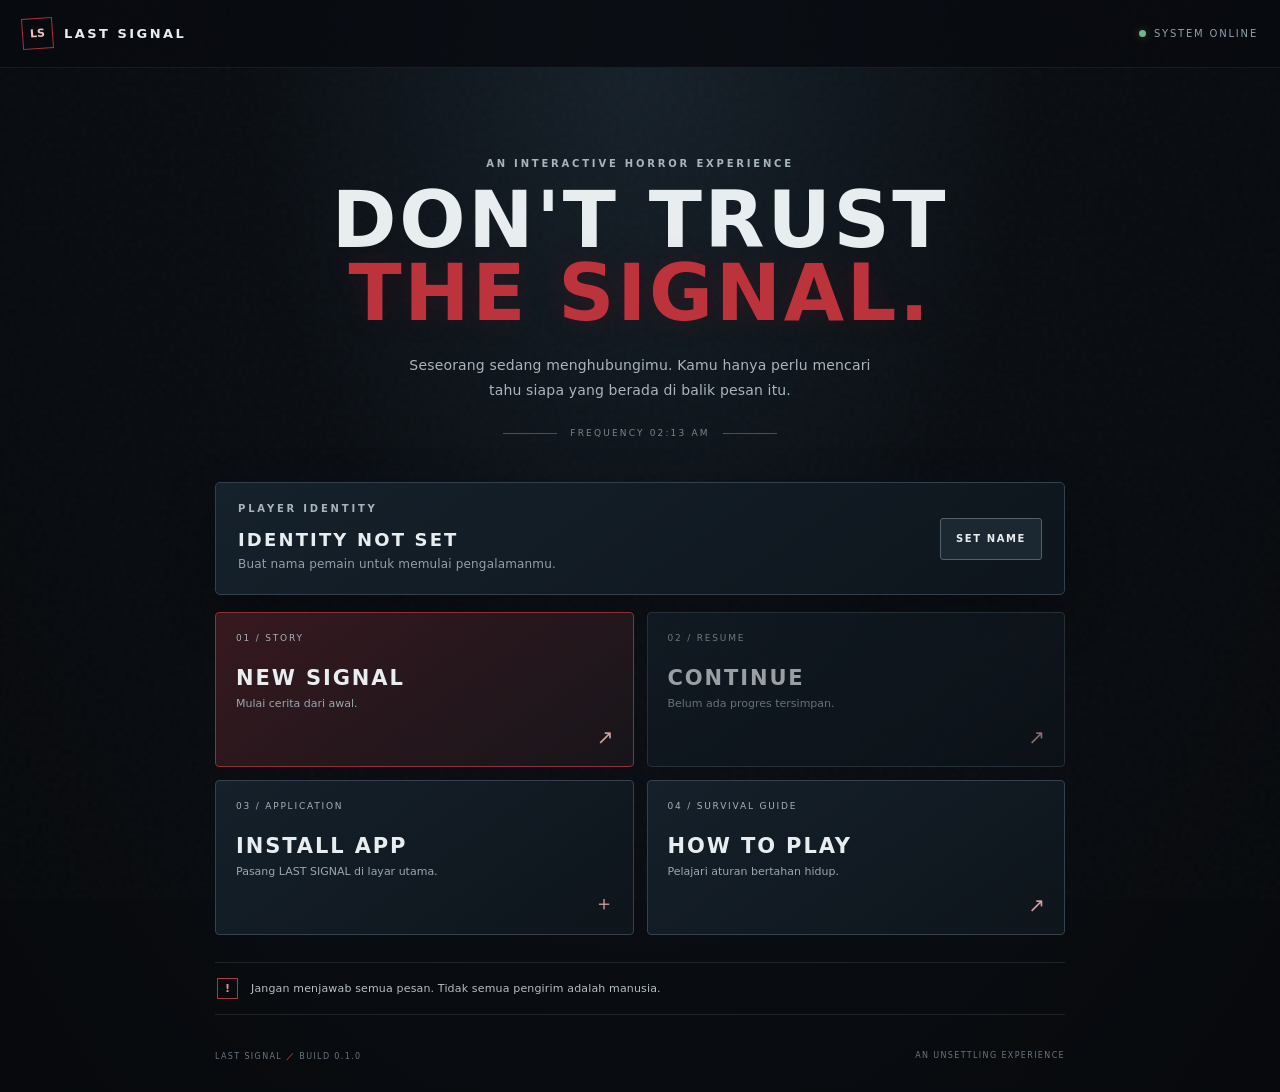
==== index.html @ 9201b002 "Add files via upload" ====
<!doctype html>
<html lang="id">
<head>
  <meta charset="utf-8">
  <meta name="viewport" content="width=device-width, initial-scale=1, viewport-fit=cover">
  <meta name="theme-color" content="#080b0f">
  <meta name="description" content="LAST SIGNAL — an interactive psychological horror experience.">
  <meta name="apple-mobile-web-app-capable" content="yes">
  <meta name="apple-mobile-web-app-status-bar-style" content="black-translucent">
  <meta name="apple-mobile-web-app-title" content="LAST SIGNAL">
  <link rel="manifest" href="./manifest.webmanifest">
  <link rel="apple-touch-icon" href="./assets/icons/icon-192.png">
  <link rel="icon" href="./assets/icons/icon.svg" type="image/svg+xml">
  <link rel="stylesheet" href="./styles.css">
  <title>LAST SIGNAL</title>
</head>
<body>
  <div class="noise" aria-hidden="true"></div>
  <header class="topbar">
    <a class="brand" href="./" aria-label="LAST SIGNAL home">
      <span class="brand-mark">LS</span><span>LAST SIGNAL</span>
    </a>
    <div class="top-status"><span class="status-dot"></span><span id="connectionLabel">CONNECTING</span></div>
  </header>

  <main class="shell">
    <section class="hero">
      <p class="eyebrow">AN INTERACTIVE HORROR EXPERIENCE</p>
      <h1>DON'T TRUST<br><span>THE SIGNAL.</span></h1>
      <p class="hero-copy">Seseorang sedang menghubungimu. Kamu hanya perlu mencari tahu siapa yang berada di balik pesan itu.</p>
      <div class="hero-rule"><span></span><small>FREQUENCY 02:13 AM</small><span></span></div>
    </section>

    <section class="identity panel" id="identityPanel">
      <div>
        <p class="eyebrow">PLAYER IDENTITY</p>
        <h2 id="welcomeName">IDENTITY NOT SET</h2>
        <p class="muted" id="identityHint">Buat nama pemain untuk memulai pengalamanmu.</p>
      </div>
      <button class="button button-quiet" id="editIdentityBtn" type="button">SET NAME</button>
    </section>

    <section class="menu-grid" aria-label="Main menu">
      <button class="menu-card primary-card" id="newGameBtn" type="button">
        <span class="card-index">01 / STORY</span>
        <span class="card-title">NEW SIGNAL</span>
        <span class="card-copy">Mulai cerita dari awal.</span>
        <span class="card-arrow">↗</span>
      </button>
      <button class="menu-card" id="continueBtn" type="button">
        <span class="card-index">02 / RESUME</span>
        <span class="card-title">CONTINUE</span>
        <span class="card-copy" id="continueCopy">Belum ada progres tersimpan.</span>
        <span class="card-arrow">↗</span>
      </button>
      <button class="menu-card" id="installBtn" type="button">
        <span class="card-index">03 / APPLICATION</span>
        <span class="card-title">INSTALL APP</span>
        <span class="card-copy">Pasang LAST SIGNAL di layar utama.</span>
        <span class="card-arrow">＋</span>
      </button>
      <button class="menu-card" id="howToBtn" type="button">
        <span class="card-index">04 / SURVIVAL GUIDE</span>
        <span class="card-title">HOW TO PLAY</span>
        <span class="card-copy">Pelajari aturan bertahan hidup.</span>
        <span class="card-arrow">↗</span>
      </button>
    </section>

    <section class="warning-strip">
      <span class="warning-icon">!</span>
      <p>Jangan menjawab semua pesan. Tidak semua pengirim adalah manusia.</p>
    </section>

    <footer class="footer">
      <span>LAST SIGNAL <b>／</b> BUILD 0.1.0</span>
      <span>AN UNSETTLING EXPERIENCE</span>
    </footer>
  </main>

  <div class="modal-backdrop" id="modalBackdrop" hidden>
    <section class="modal panel" role="dialog" aria-modal="true" aria-labelledby="modalTitle">
      <button class="modal-close" id="modalClose" type="button" aria-label="Tutup">×</button>
      <p class="eyebrow" id="modalEyebrow">LAST SIGNAL</p>
      <h2 id="modalTitle">TITLE</h2>
      <div id="modalBody"></div>
      <div class="modal-actions" id="modalActions"></div>
    </section>
  </div>
  <script src="./app.js" defer></script>
</body>
</html>
---- styles.css ----
:root{color-scheme:dark;--bg:#080b0f;--panel:#101820;--panel2:#141f29;--line:#29343d;--text:#e8edf0;--muted:#91a0aa;--red:#a51f2b;--red2:#d13a43;--gold:#d6b47b}
*{box-sizing:border-box}
html{min-height:100%;background:var(--bg)}
body{margin:0;min-height:100vh;background:radial-gradient(ellipse at 50% 5%,#17212a 0%,#0a0e13 43%,#07090c 100%);color:var(--text);font-family:ui-sans-serif,system-ui,-apple-system,BlinkMacSystemFont,"Segoe UI",sans-serif;letter-spacing:.01em}
button{font:inherit}
.noise{position:fixed;inset:0;pointer-events:none;opacity:.055;background-image:url("data:image/svg+xml,%3Csvg viewBox='0 0 180 180' xmlns='http://www.w3.org/2000/svg'%3E%3Cfilter id='n'%3E%3CfeTurbulence type='fractalNoise' baseFrequency='.9' numOctaves='3' stitchTiles='stitch'/%3E%3C/filter%3E%3Crect width='100%25' height='100%25' filter='url(%23n)' opacity='.45'/%3E%3C/svg%3E")}
.topbar{height:68px;padding:0 max(22px,env(safe-area-inset-right)) 0 max(22px,env(safe-area-inset-left));display:flex;align-items:center;justify-content:space-between;border-bottom:1px solid #ffffff12;background:#080b0fcc;position:relative;z-index:1}
.brand{display:flex;align-items:center;gap:11px;color:var(--text);text-decoration:none;font-size:13px;font-weight:800;letter-spacing:.19em}
.brand-mark{width:31px;height:31px;border:1px solid #a8323a;color:#f0c4c4;display:grid;place-items:center;font-size:11px;letter-spacing:0;transform:rotate(-4deg)}
.top-status{display:flex;align-items:center;gap:8px;font-size:10px;letter-spacing:.18em;color:var(--muted)}
.status-dot{width:7px;height:7px;border-radius:50%;background:#c28b56;box-shadow:0 0 10px #c28b5670}
.shell{width:min(100% - 40px,850px);margin:0 auto;padding:clamp(48px,10vh,105px) 0 30px;position:relative}
.hero{text-align:center;max-width:650px;margin:0 auto 44px}
.eyebrow{font-size:10px;letter-spacing:.28em;color:#a8b4bd;font-weight:700;margin:0 0 15px}
h1{font-size:clamp(42px,10vw,78px);line-height:.94;letter-spacing:.035em;margin:0;font-weight:900}
h1 span{color:#bd333c;text-shadow:0 0 28px #8d182333}
.hero-copy{max-width:490px;margin:22px auto 25px;color:#aab5bd;line-height:1.8;font-size:14px}
.hero-rule{display:flex;align-items:center;gap:13px;justify-content:center;color:#78858e}
.hero-rule span{height:1px;width:54px;background:#45515b}
.hero-rule small{font-size:9px;letter-spacing:.24em}
.panel{background:linear-gradient(145deg,#15212b,#0e151c);border:1px solid #34414c;border-radius:5px;box-shadow:0 18px 50px #0005}
.identity{padding:20px 22px;display:flex;align-items:center;justify-content:space-between;gap:15px;margin-bottom:17px}
.identity h2{font-size:18px;letter-spacing:.12em;margin:0 0 5px}
.muted{color:var(--muted);font-size:12px;margin:0;line-height:1.6}
.button{border:1px solid #53616d;padding:11px 15px;color:var(--text);background:#1b2731;border-radius:3px;font-size:10px;font-weight:800;letter-spacing:.16em;min-height:42px}
.button:active,.menu-card:active{transform:translateY(1px)}
.menu-grid{display:grid;grid-template-columns:repeat(2,minmax(0,1fr));gap:13px}
.menu-card{position:relative;text-align:left;min-height:155px;padding:20px;border:1px solid #35424d;background:linear-gradient(145deg,#15202a,#0e151b);color:var(--text);border-radius:4px;display:flex;flex-direction:column;align-items:flex-start;cursor:pointer;transition:border-color .2s,background .2s}
.menu-card:hover{border-color:#a83a42;background:linear-gradient(145deg,#1b252e,#11171d)}
.primary-card{border-color:#8e3038;background:linear-gradient(145deg,#36191f,#17151a)}
.card-index{font-size:9px;letter-spacing:.2em;color:#a7b1b9;margin-bottom:23px}
.card-title{font-size:clamp(16px,3vw,21px);font-weight:900;letter-spacing:.09em}
.card-copy{font-size:11px;color:#9aa7b0;margin-top:7px}
.card-arrow{position:absolute;right:19px;bottom:17px;color:#d7a0a1;font-size:20px}
.warning-strip{display:flex;align-items:center;gap:13px;border-top:1px solid #ffffff19;border-bottom:1px solid #ffffff19;margin-top:27px;padding:15px 2px;color:#b7c0c6;font-size:11px;line-height:1.6}
.warning-strip p{margin:0}
.warning-icon{width:21px;height:21px;display:grid;place-items:center;border:1px solid #a43a42;color:#e58d91;font-weight:900;flex:0 0 auto}
.footer{display:flex;justify-content:space-between;gap:12px;margin-top:36px;color:#687680;font-size:8px;letter-spacing:.17em}
.footer b{color:#a53b43}
.modal-backdrop{position:fixed;inset:0;background:#020406d9;z-index:5;display:grid;place-items:center;padding:18px}
.modal-backdrop[hidden]{display:none}
.modal{width:min(100%,510px);padding:28px 23px 22px;position:relative;max-height:min(85vh,760px);overflow:auto}
.modal h2{font-size:24px;letter-spacing:.08em;margin:0 30px 18px 0}
.modal-close{position:absolute;right:14px;top:10px;border:0;background:none;color:#b9c4ca;font-size:28px;cursor:pointer}
.modal p,.modal li{color:#b2bdc4;font-size:13px;line-height:1.75}
.modal input{width:100%;min-height:48px;background:#080e13;border:1px solid #4a5862;border-radius:3px;padding:0 13px;color:white;font-size:16px;margin:8px 0 13px}
.modal-actions{display:flex;gap:10px;flex-wrap:wrap;margin-top:20px}
.modal-actions .button{flex:1}
.button-red{background:#8f202b;border-color:#bd3a44}
.chat-log{display:flex;flex-direction:column;gap:10px;margin:15px 0;max-height:42vh;overflow:auto}
.bubble{padding:11px 13px;border:1px solid #36434c;background:#101a22;border-radius:4px;max-width:88%;font-size:13px;line-height:1.6}
.bubble.incoming{align-self:flex-start}
.bubble.outgoing{align-self:flex-end;background:#2a171c;border-color:#713039}
.chat-form{display:flex;gap:8px}
.chat-form input{min-width:0;margin:0}
.chat-form button{flex:0 0 auto}
.choice-row{display:flex;gap:8px;flex-wrap:wrap}
@media(max-width:560px){.shell{width:min(100% - 30px,850px);padding-top:58px}.identity{align-items:flex-start;flex-direction:column}.menu-grid{grid-template-columns:1fr}.menu-card{min-height:135px}.card-index{margin-bottom:17px}.footer{flex-direction:column}.hero-copy{font-size:13px}.topbar{height:58px}}
@media(prefers-reduced-motion:reduce){*,*::before,*::after{scroll-behavior:auto!important;transition:none!important}}
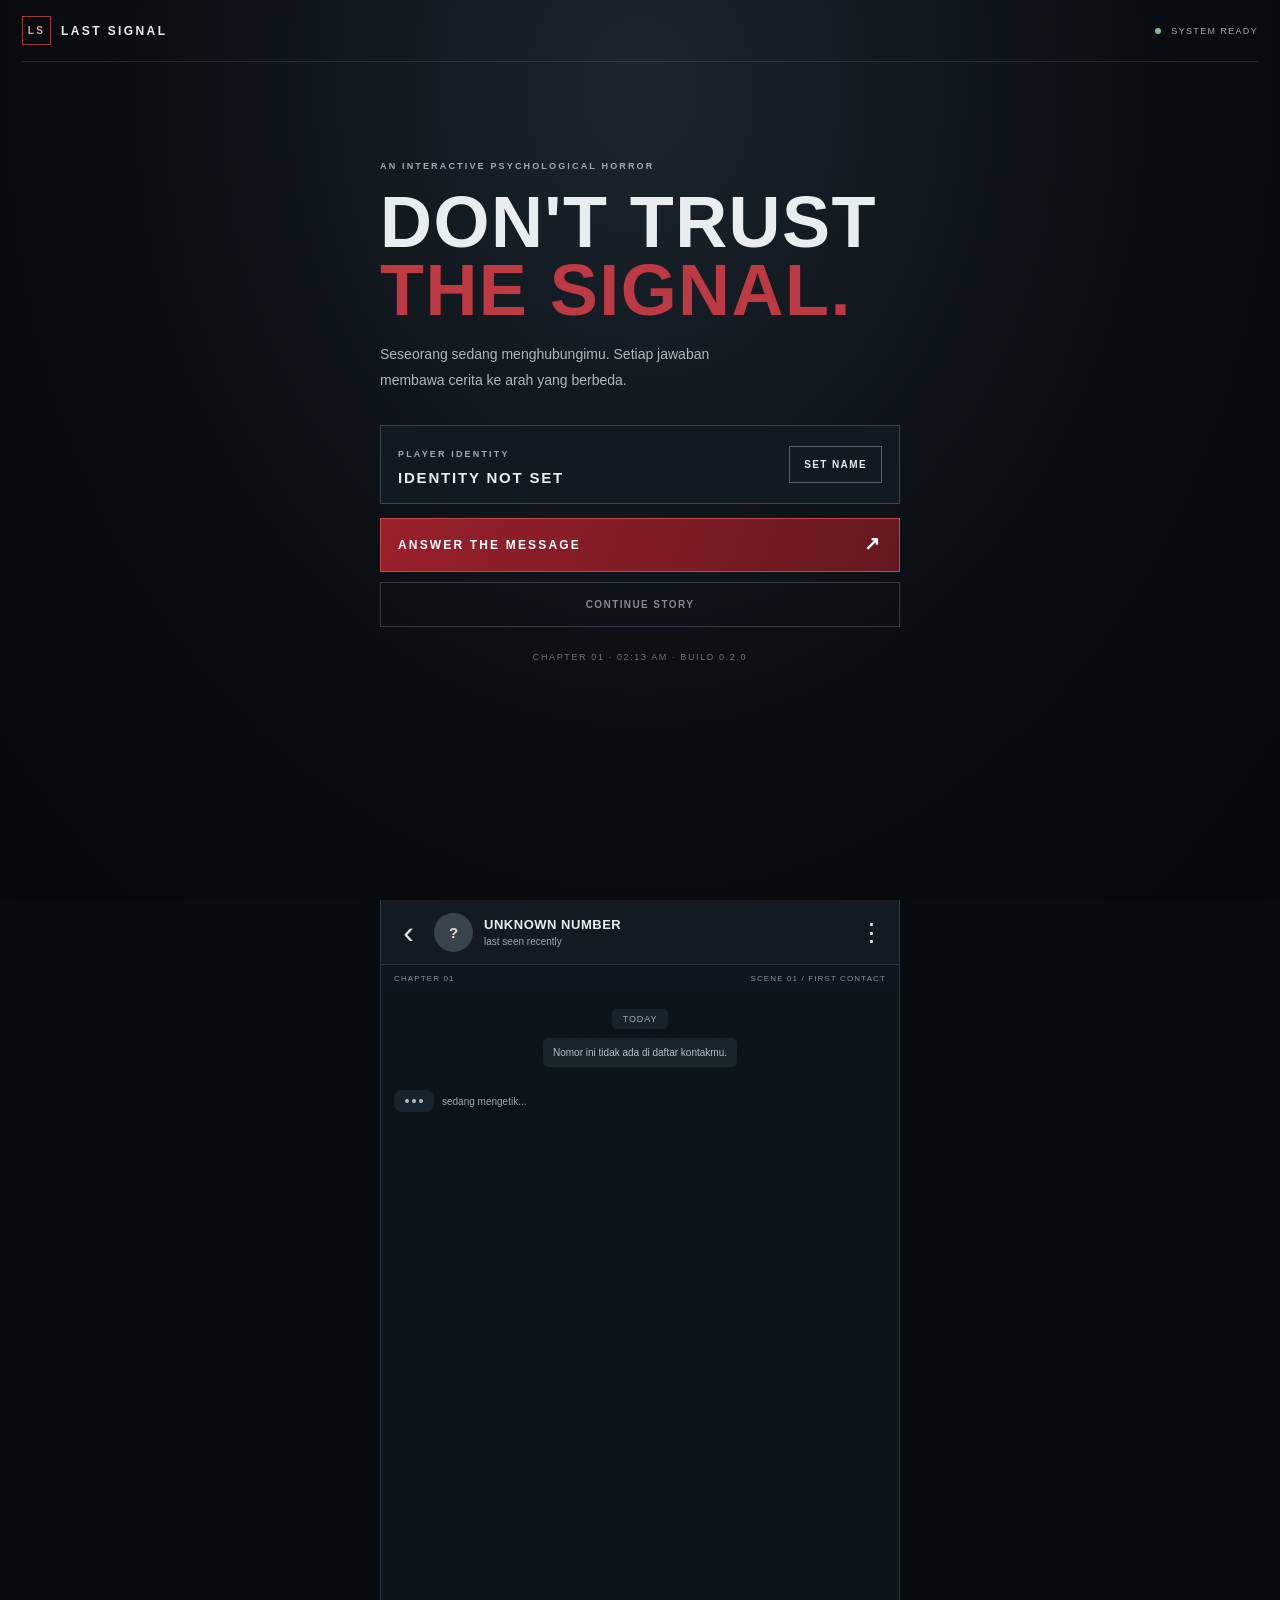
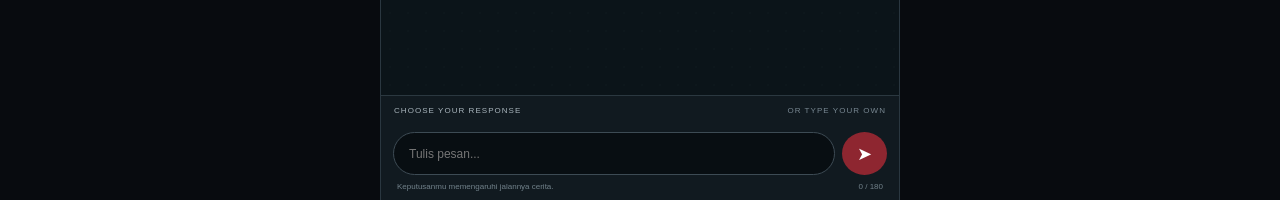
==== commit 34fa3aa2: "Add files via upload" ====
--- a/index.html
+++ b/index.html
@@ -4,87 +4,66 @@
   <meta charset="utf-8">
   <meta name="viewport" content="width=device-width, initial-scale=1, viewport-fit=cover">
   <meta name="theme-color" content="#080b0f">
-  <meta name="description" content="LAST SIGNAL — an interactive psychological horror experience.">
+  <meta name="description" content="LAST SIGNAL — narrative-driven psychological horror.">
   <meta name="apple-mobile-web-app-capable" content="yes">
   <meta name="apple-mobile-web-app-status-bar-style" content="black-translucent">
   <meta name="apple-mobile-web-app-title" content="LAST SIGNAL">
   <link rel="manifest" href="./manifest.webmanifest">
   <link rel="apple-touch-icon" href="./assets/icons/icon-192.png">
-  <link rel="icon" href="./assets/icons/icon.svg" type="image/svg+xml">
   <link rel="stylesheet" href="./styles.css">
   <title>LAST SIGNAL</title>
 </head>
 <body>
-  <div class="noise" aria-hidden="true"></div>
-  <header class="topbar">
-    <a class="brand" href="./" aria-label="LAST SIGNAL home">
-      <span class="brand-mark">LS</span><span>LAST SIGNAL</span>
-    </a>
-    <div class="top-status"><span class="status-dot"></span><span id="connectionLabel">CONNECTING</span></div>
-  </header>
-
-  <main class="shell">
-    <section class="hero">
-      <p class="eyebrow">AN INTERACTIVE HORROR EXPERIENCE</p>
-      <h1>DON'T TRUST<br><span>THE SIGNAL.</span></h1>
-      <p class="hero-copy">Seseorang sedang menghubungimu. Kamu hanya perlu mencari tahu siapa yang berada di balik pesan itu.</p>
-      <div class="hero-rule"><span></span><small>FREQUENCY 02:13 AM</small><span></span></div>
+  <main id="app">
+    <section id="homeScreen" class="screen home-screen">
+      <header class="home-top"><div class="brand"><span class="brand-mark">LS</span> LAST SIGNAL</div><span class="online-indicator"><i></i> SYSTEM READY</span></header>
+      <div class="home-content">
+        <p class="eyebrow">AN INTERACTIVE PSYCHOLOGICAL HORROR</p>
+        <h1>DON'T TRUST<br><em>THE SIGNAL.</em></h1>
+        <p class="intro">Seseorang sedang menghubungimu. Setiap jawaban membawa cerita ke arah yang berbeda.</p>
+        <div class="identity-card">
+          <div><span class="eyebrow">PLAYER IDENTITY</span><strong id="homePlayerName">IDENTITY NOT SET</strong></div>
+          <button class="outline-button" id="nameButton">SET NAME</button>
+        </div>
+        <button class="main-button" id="startButton">ANSWER THE MESSAGE <span>↗</span></button>
+        <button class="secondary-button" id="continueButton">CONTINUE STORY</button>
+        <p class="home-note">CHAPTER 01 · 02:13 AM · BUILD 0.2.0</p>
+      </div>
     </section>
 
-    <section class="identity panel" id="identityPanel">
-      <div>
-        <p class="eyebrow">PLAYER IDENTITY</p>
-        <h2 id="welcomeName">IDENTITY NOT SET</h2>
-        <p class="muted" id="identityHint">Buat nama pemain untuk memulai pengalamanmu.</p>
+    <section id="chatScreen" class="screen chat-screen" hidden>
+      <header class="chat-header">
+        <button class="back-button" id="backButton" aria-label="Kembali">‹</button>
+        <div class="avatar" id="contactAvatar">?</div>
+        <div class="contact-meta"><strong id="contactName">UNKNOWN NUMBER</strong><span id="contactStatus">last seen recently</span></div>
+        <button class="header-more" id="detailsButton" aria-label="Info">⋮</button>
+      </header>
+      <div class="chapter-strip"><span id="chapterLabel">CHAPTER 01</span><span id="sceneLabel">SCENE 01 / FIRST CONTACT</span></div>
+      <div class="chat-wallpaper" id="chatWallpaper">
+        <div class="date-divider"><span>TODAY</span></div>
+        <div class="story-notice" id="storyNotice">Nomor ini tidak ada di daftar kontakmu.</div>
+        <div id="messageList" class="message-list" aria-live="polite"></div>
+        <div id="typingRow" class="typing-row" hidden><div class="typing-bubble"><i></i><i></i><i></i></div><span id="typingText">sedang mengetik...</span></div>
       </div>
-      <button class="button button-quiet" id="editIdentityBtn" type="button">SET NAME</button>
+      <section class="composer-area">
+        <div class="choice-heading"><span>CHOOSE YOUR RESPONSE</span><small>OR TYPE YOUR OWN</small></div>
+        <div id="suggestions" class="suggestions"></div>
+        <form id="manualForm" class="manual-form">
+          <input id="manualInput" maxlength="180" autocomplete="off" placeholder="Tulis pesan..." aria-label="Tulis pesan">
+          <button type="submit" aria-label="Kirim">➤</button>
+        </form>
+        <div class="composer-foot"><span>Keputusanmu memengaruhi jalannya cerita.</span><span id="messageCounter">0 / 180</span></div>
+      </section>
     </section>
-
-    <section class="menu-grid" aria-label="Main menu">
-      <button class="menu-card primary-card" id="newGameBtn" type="button">
-        <span class="card-index">01 / STORY</span>
-        <span class="card-title">NEW SIGNAL</span>
-        <span class="card-copy">Mulai cerita dari awal.</span>
-        <span class="card-arrow">↗</span>
-      </button>
-      <button class="menu-card" id="continueBtn" type="button">
-        <span class="card-index">02 / RESUME</span>
-        <span class="card-title">CONTINUE</span>
-        <span class="card-copy" id="continueCopy">Belum ada progres tersimpan.</span>
-        <span class="card-arrow">↗</span>
-      </button>
-      <button class="menu-card" id="installBtn" type="button">
-        <span class="card-index">03 / APPLICATION</span>
-        <span class="card-title">INSTALL APP</span>
-        <span class="card-copy">Pasang LAST SIGNAL di layar utama.</span>
-        <span class="card-arrow">＋</span>
-      </button>
-      <button class="menu-card" id="howToBtn" type="button">
-        <span class="card-index">04 / SURVIVAL GUIDE</span>
-        <span class="card-title">HOW TO PLAY</span>
-        <span class="card-copy">Pelajari aturan bertahan hidup.</span>
-        <span class="card-arrow">↗</span>
-      </button>
-    </section>
-
-    <section class="warning-strip">
-      <span class="warning-icon">!</span>
-      <p>Jangan menjawab semua pesan. Tidak semua pengirim adalah manusia.</p>
-    </section>
-
-    <footer class="footer">
-      <span>LAST SIGNAL <b>／</b> BUILD 0.1.0</span>
-      <span>AN UNSETTLING EXPERIENCE</span>
-    </footer>
   </main>
 
-  <div class="modal-backdrop" id="modalBackdrop" hidden>
-    <section class="modal panel" role="dialog" aria-modal="true" aria-labelledby="modalTitle">
-      <button class="modal-close" id="modalClose" type="button" aria-label="Tutup">×</button>
-      <p class="eyebrow" id="modalEyebrow">LAST SIGNAL</p>
-      <h2 id="modalTitle">TITLE</h2>
-      <div id="modalBody"></div>
-      <div class="modal-actions" id="modalActions"></div>
+  <div id="modal" class="modal-backdrop" hidden>
+    <section class="modal">
+      <button class="modal-x" id="modalClose">×</button>
+      <p class="eyebrow">LAST SIGNAL IDENTITY</p>
+      <h2 id="modalTitle">CREATE YOUR NAME</h2>
+      <div id="modalContent"></div>
+      <div id="modalButtons" class="modal-buttons"></div>
     </section>
   </div>
   <script src="./app.js" defer></script>
--- a/styles.css
+++ b/styles.css
@@ -1,59 +1,13 @@
-:root{color-scheme:dark;--bg:#080b0f;--panel:#101820;--panel2:#141f29;--line:#29343d;--text:#e8edf0;--muted:#91a0aa;--red:#a51f2b;--red2:#d13a43;--gold:#d6b47b}
-*{box-sizing:border-box}
-html{min-height:100%;background:var(--bg)}
-body{margin:0;min-height:100vh;background:radial-gradient(ellipse at 50% 5%,#17212a 0%,#0a0e13 43%,#07090c 100%);color:var(--text);font-family:ui-sans-serif,system-ui,-apple-system,BlinkMacSystemFont,"Segoe UI",sans-serif;letter-spacing:.01em}
-button{font:inherit}
-.noise{position:fixed;inset:0;pointer-events:none;opacity:.055;background-image:url("data:image/svg+xml,%3Csvg viewBox='0 0 180 180' xmlns='http://www.w3.org/2000/svg'%3E%3Cfilter id='n'%3E%3CfeTurbulence type='fractalNoise' baseFrequency='.9' numOctaves='3' stitchTiles='stitch'/%3E%3C/filter%3E%3Crect width='100%25' height='100%25' filter='url(%23n)' opacity='.45'/%3E%3C/svg%3E")}
-.topbar{height:68px;padding:0 max(22px,env(safe-area-inset-right)) 0 max(22px,env(safe-area-inset-left));display:flex;align-items:center;justify-content:space-between;border-bottom:1px solid #ffffff12;background:#080b0fcc;position:relative;z-index:1}
-.brand{display:flex;align-items:center;gap:11px;color:var(--text);text-decoration:none;font-size:13px;font-weight:800;letter-spacing:.19em}
-.brand-mark{width:31px;height:31px;border:1px solid #a8323a;color:#f0c4c4;display:grid;place-items:center;font-size:11px;letter-spacing:0;transform:rotate(-4deg)}
-.top-status{display:flex;align-items:center;gap:8px;font-size:10px;letter-spacing:.18em;color:var(--muted)}
-.status-dot{width:7px;height:7px;border-radius:50%;background:#c28b56;box-shadow:0 0 10px #c28b5670}
-.shell{width:min(100% - 40px,850px);margin:0 auto;padding:clamp(48px,10vh,105px) 0 30px;position:relative}
-.hero{text-align:center;max-width:650px;margin:0 auto 44px}
-.eyebrow{font-size:10px;letter-spacing:.28em;color:#a8b4bd;font-weight:700;margin:0 0 15px}
-h1{font-size:clamp(42px,10vw,78px);line-height:.94;letter-spacing:.035em;margin:0;font-weight:900}
-h1 span{color:#bd333c;text-shadow:0 0 28px #8d182333}
-.hero-copy{max-width:490px;margin:22px auto 25px;color:#aab5bd;line-height:1.8;font-size:14px}
-.hero-rule{display:flex;align-items:center;gap:13px;justify-content:center;color:#78858e}
-.hero-rule span{height:1px;width:54px;background:#45515b}
-.hero-rule small{font-size:9px;letter-spacing:.24em}
-.panel{background:linear-gradient(145deg,#15212b,#0e151c);border:1px solid #34414c;border-radius:5px;box-shadow:0 18px 50px #0005}
-.identity{padding:20px 22px;display:flex;align-items:center;justify-content:space-between;gap:15px;margin-bottom:17px}
-.identity h2{font-size:18px;letter-spacing:.12em;margin:0 0 5px}
-.muted{color:var(--muted);font-size:12px;margin:0;line-height:1.6}
-.button{border:1px solid #53616d;padding:11px 15px;color:var(--text);background:#1b2731;border-radius:3px;font-size:10px;font-weight:800;letter-spacing:.16em;min-height:42px}
-.button:active,.menu-card:active{transform:translateY(1px)}
-.menu-grid{display:grid;grid-template-columns:repeat(2,minmax(0,1fr));gap:13px}
-.menu-card{position:relative;text-align:left;min-height:155px;padding:20px;border:1px solid #35424d;background:linear-gradient(145deg,#15202a,#0e151b);color:var(--text);border-radius:4px;display:flex;flex-direction:column;align-items:flex-start;cursor:pointer;transition:border-color .2s,background .2s}
-.menu-card:hover{border-color:#a83a42;background:linear-gradient(145deg,#1b252e,#11171d)}
-.primary-card{border-color:#8e3038;background:linear-gradient(145deg,#36191f,#17151a)}
-.card-index{font-size:9px;letter-spacing:.2em;color:#a7b1b9;margin-bottom:23px}
-.card-title{font-size:clamp(16px,3vw,21px);font-weight:900;letter-spacing:.09em}
-.card-copy{font-size:11px;color:#9aa7b0;margin-top:7px}
-.card-arrow{position:absolute;right:19px;bottom:17px;color:#d7a0a1;font-size:20px}
-.warning-strip{display:flex;align-items:center;gap:13px;border-top:1px solid #ffffff19;border-bottom:1px solid #ffffff19;margin-top:27px;padding:15px 2px;color:#b7c0c6;font-size:11px;line-height:1.6}
-.warning-strip p{margin:0}
-.warning-icon{width:21px;height:21px;display:grid;place-items:center;border:1px solid #a43a42;color:#e58d91;font-weight:900;flex:0 0 auto}
-.footer{display:flex;justify-content:space-between;gap:12px;margin-top:36px;color:#687680;font-size:8px;letter-spacing:.17em}
-.footer b{color:#a53b43}
-.modal-backdrop{position:fixed;inset:0;background:#020406d9;z-index:5;display:grid;place-items:center;padding:18px}
-.modal-backdrop[hidden]{display:none}
-.modal{width:min(100%,510px);padding:28px 23px 22px;position:relative;max-height:min(85vh,760px);overflow:auto}
-.modal h2{font-size:24px;letter-spacing:.08em;margin:0 30px 18px 0}
-.modal-close{position:absolute;right:14px;top:10px;border:0;background:none;color:#b9c4ca;font-size:28px;cursor:pointer}
-.modal p,.modal li{color:#b2bdc4;font-size:13px;line-height:1.75}
-.modal input{width:100%;min-height:48px;background:#080e13;border:1px solid #4a5862;border-radius:3px;padding:0 13px;color:white;font-size:16px;margin:8px 0 13px}
-.modal-actions{display:flex;gap:10px;flex-wrap:wrap;margin-top:20px}
-.modal-actions .button{flex:1}
-.button-red{background:#8f202b;border-color:#bd3a44}
-.chat-log{display:flex;flex-direction:column;gap:10px;margin:15px 0;max-height:42vh;overflow:auto}
-.bubble{padding:11px 13px;border:1px solid #36434c;background:#101a22;border-radius:4px;max-width:88%;font-size:13px;line-height:1.6}
-.bubble.incoming{align-self:flex-start}
-.bubble.outgoing{align-self:flex-end;background:#2a171c;border-color:#713039}
-.chat-form{display:flex;gap:8px}
-.chat-form input{min-width:0;margin:0}
-.chat-form button{flex:0 0 auto}
-.choice-row{display:flex;gap:8px;flex-wrap:wrap}
-@media(max-width:560px){.shell{width:min(100% - 30px,850px);padding-top:58px}.identity{align-items:flex-start;flex-direction:column}.menu-grid{grid-template-columns:1fr}.menu-card{min-height:135px}.card-index{margin-bottom:17px}.footer{flex-direction:column}.hero-copy{font-size:13px}.topbar{height:58px}}
-@media(prefers-reduced-motion:reduce){*,*::before,*::after{scroll-behavior:auto!important;transition:none!important}}
+:root{color-scheme:dark;--bg:#080b0f;--panel:#121b22;--line:#34414a;--text:#e8edf0;--muted:#9ba8b0;--red:#a72a34;--green:#789a83;--bubble-in:#17242b;--bubble-out:#263d35}
+*{box-sizing:border-box}html,body{margin:0;min-height:100%;background:var(--bg);color:var(--text);font-family:Arial,Helvetica,sans-serif}body{min-height:100dvh}button,input{font:inherit}button{cursor:pointer}.screen{min-height:100dvh}
+.home-screen{background:radial-gradient(ellipse at 50% 10%,#1a252d,#090d11 60%,#06080a);padding:env(safe-area-inset-top) 22px env(safe-area-inset-bottom)}
+.home-top{height:62px;display:flex;justify-content:space-between;align-items:center;border-bottom:1px solid #ffffff18}.brand{font-size:12px;font-weight:800;letter-spacing:.2em;display:flex;align-items:center;gap:10px}.brand-mark{width:29px;height:29px;border:1px solid #a33a43;display:grid;place-items:center;color:#e3a4a8;font-size:10px}.online-indicator{font-size:9px;letter-spacing:.15em;color:#9eabb3}.online-indicator i{display:inline-block;width:6px;height:6px;border-radius:50%;background:#8cba98;margin-right:6px}
+.home-content{width:min(100%,520px);margin:clamp(48px,10vh,100px) auto 30px}.eyebrow{font-size:9px;letter-spacing:.24em;color:#9eabb4;font-weight:bold}.home-content h1{font-size:clamp(46px,12vw,72px);line-height:.94;letter-spacing:.02em;margin:18px 0;font-weight:900}.home-content h1 em{font-style:normal;color:#bd3943}.intro{font-size:14px;line-height:1.8;color:#aeb9c0;max-width:390px;margin:0 0 32px}
+.identity-card{border:1px solid #394650;background:#111a21;padding:17px;display:flex;justify-content:space-between;align-items:center;gap:10px;margin-bottom:14px}.identity-card strong{display:block;font-size:15px;letter-spacing:.12em;margin-top:8px}.outline-button,.secondary-button{border:1px solid #52616b;background:transparent;color:#e5ebef;padding:12px 14px;font-size:10px;font-weight:bold;letter-spacing:.14em}.main-button{width:100%;border:1px solid #c04750;background:linear-gradient(110deg,#9a202b,#651820);color:white;padding:19px 17px;font-size:12px;font-weight:900;letter-spacing:.18em;text-align:left;display:flex;justify-content:space-between}.main-button span{font-size:19px;line-height:12px}.secondary-button{width:100%;margin-top:10px;padding:16px}.home-note{text-align:center;color:#697781;font-size:9px;letter-spacing:.18em;margin-top:25px}
+.chat-screen{height:100dvh;min-height:560px;display:flex;flex-direction:column;background:#0b1116;padding-top:env(safe-area-inset-top);padding-bottom:env(safe-area-inset-bottom);overflow:hidden}.chat-header{height:65px;flex:0 0 65px;background:#121b21;border-bottom:1px solid #29353c;display:flex;align-items:center;padding:0 13px;gap:11px}.back-button,.header-more{border:0;background:none;color:#e4e9ec;font-size:32px;width:29px;padding:0}.header-more{font-size:25px}.avatar{height:39px;width:39px;border-radius:50%;background:#38444b;color:#f0d6d6;display:grid;place-items:center;font-size:15px;font-weight:bold}.contact-meta{flex:1;min-width:0}.contact-meta strong{display:block;font-size:13px;letter-spacing:.04em;white-space:nowrap;overflow:hidden;text-overflow:ellipsis}.contact-meta span{display:block;font-size:10px;color:#9aa8b0;margin-top:4px}.chapter-strip{height:27px;flex:0 0 27px;background:#0e171d;display:flex;align-items:center;justify-content:space-between;padding:0 13px;color:#85939c;font-size:8px;letter-spacing:.14em}
+.chat-wallpaper{flex:1;min-height:100px;overflow-y:auto;padding:12px 13px 18px;background-color:#0b1419;background-image:radial-gradient(#1c2a301f 1px,transparent 1px);background-size:18px 18px;overscroll-behavior:contain}.date-divider{text-align:center;margin:4px 0 12px}.date-divider span{background:#17232a;color:#a4b0b7;padding:5px 11px;border-radius:5px;font-size:9px;letter-spacing:.1em}.story-notice{width:max-content;max-width:90%;margin:0 auto 13px;padding:7px 10px;background:#18252b;color:#b7c0c5;border-radius:5px;font-size:10px;text-align:center;line-height:1.5}.message-list{display:flex;flex-direction:column;gap:8px}.message{max-width:84%;padding:9px 10px 6px;border-radius:8px;box-shadow:0 1px 1px #0004;font-size:13px;line-height:1.48;overflow-wrap:anywhere;animation:messageIn .18s ease-out}.message.incoming{align-self:flex-start;background:var(--bubble-in);border-top-left-radius:2px}.message.outgoing{align-self:flex-end;background:var(--bubble-out);border-top-right-radius:2px}.message .time{font-size:8px;color:#a4b4ad;text-align:right;margin:4px 0 0 16px;white-space:nowrap}.message .sender{font-size:9px;color:#d3a2a5;margin-bottom:4px;letter-spacing:.06em}.ticks{color:#a5c7dc;margin-left:3px}.typing-row{display:flex;align-items:center;gap:8px;margin-top:10px;color:#9ba9b1;font-size:10px}.typing-bubble{display:flex;gap:3px;padding:9px 11px;background:#17242b;border-radius:8px}.typing-bubble i{width:4px;height:4px;background:#b1bdc3;border-radius:50%;animation:typing 1s infinite}.typing-bubble i:nth-child(2){animation-delay:.15s}.typing-bubble i:nth-child(3){animation-delay:.3s}
+.composer-area{flex:0 0 auto;background:#111a20;border-top:1px solid #2b3840;padding:10px 12px calc(9px + env(safe-area-inset-bottom))}.choice-heading{display:flex;justify-content:space-between;gap:8px;color:#aab6bd;font-size:8px;letter-spacing:.13em;margin:0 1px 8px}.choice-heading small{color:#788791;font-size:8px}.suggestions{display:grid;grid-template-columns:1fr;gap:6px;margin-bottom:9px}.suggestion{border:1px solid #43525c;background:#19252c;color:#e1e8eb;text-align:left;border-radius:6px;padding:10px 11px;font-size:11px;line-height:1.45;min-height:38px}.suggestion:active{background:#2a343b;border-color:#a4474e}.manual-form{display:flex;gap:7px}.manual-form input{flex:1;min-width:0;border:1px solid #3d4b54;background:#080e12;color:white;border-radius:22px;padding:0 15px;height:43px;font-size:12px;outline:none}.manual-form input:focus{border-color:#85949d}.manual-form button{height:43px;width:45px;border:0;border-radius:50%;background:#8e2630;color:white;font-size:18px}.composer-foot{display:flex;justify-content:space-between;color:#71818a;font-size:8px;margin:7px 4px 0}
+.modal-backdrop{position:fixed;inset:0;background:#000c;z-index:10;display:grid;place-items:center;padding:20px}.modal-backdrop[hidden]{display:none}.modal{position:relative;width:min(100%,420px);padding:25px;background:#121d25;border:1px solid #43515a;box-shadow:0 20px 70px #000}.modal-x{position:absolute;right:13px;top:10px;background:none;border:0;color:#dce3e7;font-size:25px}.modal h2{font-size:21px;letter-spacing:.08em;margin:8px 0 17px}.modal p{font-size:12px;line-height:1.7;color:#aebbc2}.modal input{width:100%;height:45px;background:#080e12;border:1px solid #53616a;color:white;padding:0 12px;margin-top:8px}.modal-buttons{display:flex;gap:8px;margin-top:17px}.modal-buttons button{flex:1;padding:12px;border:1px solid #8f333b;background:#8f202b;color:white;font-size:10px;letter-spacing:.12em;font-weight:bold}
+@keyframes typing{0%,60%,100%{opacity:.35;transform:translateY(0)}30%{opacity:1;transform:translateY(-3px)}}@keyframes messageIn{from{opacity:0;transform:translateY(5px)}to{opacity:1;transform:translateY(0)}}
+@media(min-width:700px){.chat-screen{width:min(100%,520px);height:min(100dvh,900px);margin:0 auto;border-left:1px solid #2a3740;border-right:1px solid #2a3740}.home-content{margin-top:11vh}}
+@media(max-height:700px){.home-content{margin-top:35px}.chat-header{height:58px;flex-basis:58px}.composer-area{padding-top:7px}.suggestion{padding:8px 10px}}
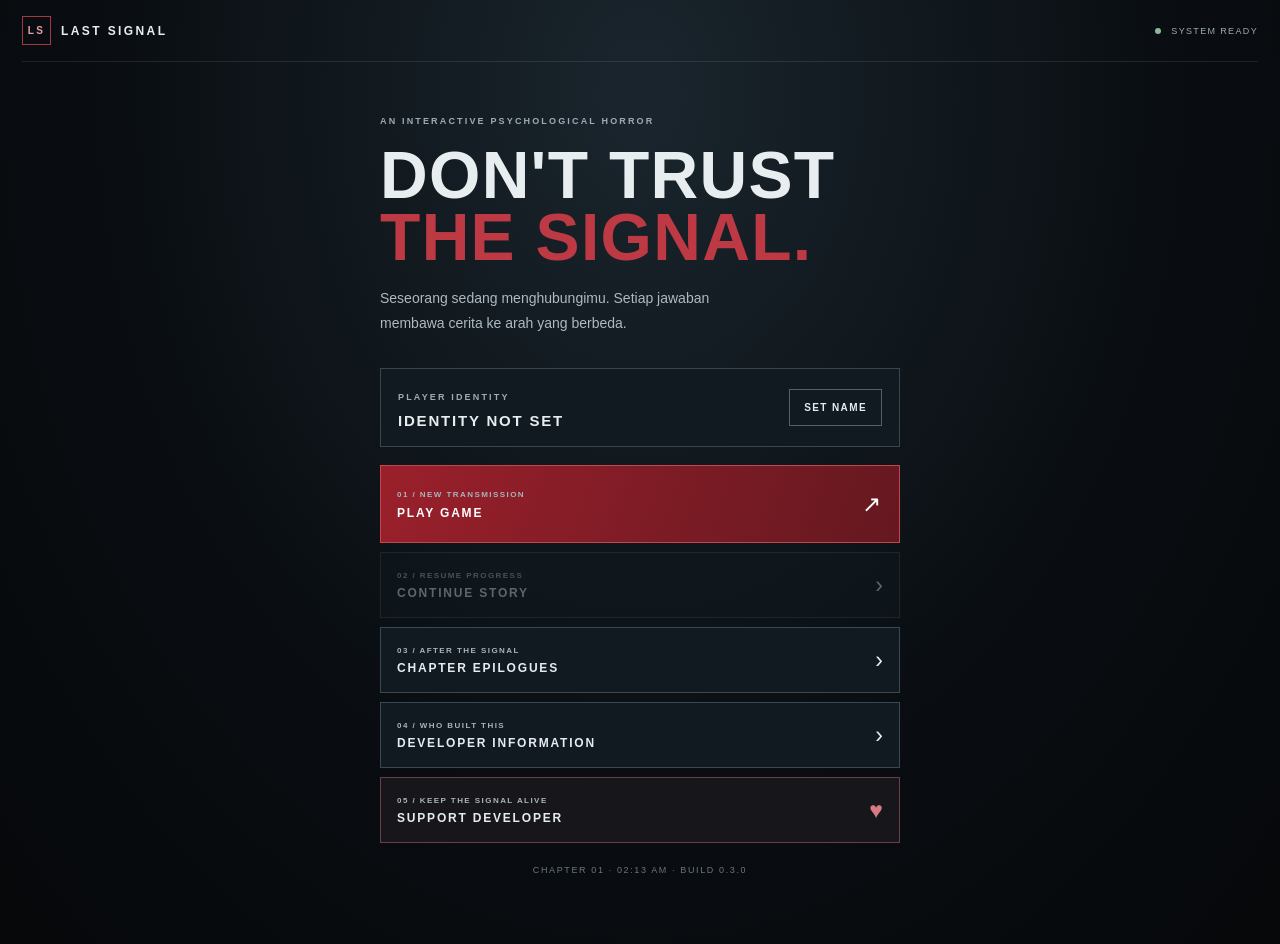
==== commit 77d51582: "Add files via upload" ====
--- a/index.html
+++ b/index.html
@@ -25,9 +25,14 @@
           <div><span class="eyebrow">PLAYER IDENTITY</span><strong id="homePlayerName">IDENTITY NOT SET</strong></div>
           <button class="outline-button" id="nameButton">SET NAME</button>
         </div>
-        <button class="main-button" id="startButton">ANSWER THE MESSAGE <span>↗</span></button>
-        <button class="secondary-button" id="continueButton">CONTINUE STORY</button>
-        <p class="home-note">CHAPTER 01 · 02:13 AM · BUILD 0.2.0</p>
+        <nav class="main-menu" aria-label="Main menu">
+          <button class="main-button" id="startButton"><span><small>01 / NEW TRANSMISSION</small>PLAY GAME</span><b>↗</b></button>
+          <button class="menu-button" id="continueButton"><span><small>02 / RESUME PROGRESS</small>CONTINUE STORY</span><b>›</b></button>
+          <button class="menu-button" id="epilogueButton"><span><small>03 / AFTER THE SIGNAL</small>CHAPTER EPILOGUES</span><b>›</b></button>
+          <button class="menu-button" id="developerButton"><span><small>04 / WHO BUILT THIS</small>DEVELOPER INFORMATION</span><b>›</b></button>
+          <button class="menu-button support-menu" id="supportButton"><span><small>05 / KEEP THE SIGNAL ALIVE</small>SUPPORT DEVELOPER</span><b>♥</b></button>
+        </nav>
+        <p class="home-note">CHAPTER 01 · 02:13 AM · BUILD 0.3.0</p>
       </div>
     </section>
 
--- a/styles.css
+++ b/styles.css
@@ -1,5 +1,5 @@
 :root{color-scheme:dark;--bg:#080b0f;--panel:#121b22;--line:#34414a;--text:#e8edf0;--muted:#9ba8b0;--red:#a72a34;--green:#789a83;--bubble-in:#17242b;--bubble-out:#263d35}
-*{box-sizing:border-box}html,body{margin:0;min-height:100%;background:var(--bg);color:var(--text);font-family:Arial,Helvetica,sans-serif}body{min-height:100dvh}button,input{font:inherit}button{cursor:pointer}.screen{min-height:100dvh}
+*{box-sizing:border-box}[hidden]{display:none!important}html,body{margin:0;min-height:100%;background:var(--bg);color:var(--text);font-family:Arial,Helvetica,sans-serif}body{min-height:100dvh}button,input{font:inherit}button{cursor:pointer}.screen{min-height:100dvh}
 .home-screen{background:radial-gradient(ellipse at 50% 10%,#1a252d,#090d11 60%,#06080a);padding:env(safe-area-inset-top) 22px env(safe-area-inset-bottom)}
 .home-top{height:62px;display:flex;justify-content:space-between;align-items:center;border-bottom:1px solid #ffffff18}.brand{font-size:12px;font-weight:800;letter-spacing:.2em;display:flex;align-items:center;gap:10px}.brand-mark{width:29px;height:29px;border:1px solid #a33a43;display:grid;place-items:center;color:#e3a4a8;font-size:10px}.online-indicator{font-size:9px;letter-spacing:.15em;color:#9eabb3}.online-indicator i{display:inline-block;width:6px;height:6px;border-radius:50%;background:#8cba98;margin-right:6px}
 .home-content{width:min(100%,520px);margin:clamp(48px,10vh,100px) auto 30px}.eyebrow{font-size:9px;letter-spacing:.24em;color:#9eabb4;font-weight:bold}.home-content h1{font-size:clamp(46px,12vw,72px);line-height:.94;letter-spacing:.02em;margin:18px 0;font-weight:900}.home-content h1 em{font-style:normal;color:#bd3943}.intro{font-size:14px;line-height:1.8;color:#aeb9c0;max-width:390px;margin:0 0 32px}
@@ -11,3 +11,8 @@
 @keyframes typing{0%,60%,100%{opacity:.35;transform:translateY(0)}30%{opacity:1;transform:translateY(-3px)}}@keyframes messageIn{from{opacity:0;transform:translateY(5px)}to{opacity:1;transform:translateY(0)}}
 @media(min-width:700px){.chat-screen{width:min(100%,520px);height:min(100dvh,900px);margin:0 auto;border-left:1px solid #2a3740;border-right:1px solid #2a3740}.home-content{margin-top:11vh}}
 @media(max-height:700px){.home-content{margin-top:35px}.chat-header{height:58px;flex-basis:58px}.composer-area{padding-top:7px}.suggestion{padding:8px 10px}}
+
+/* V0.3.0 MAIN MENU */
+.home-screen{overflow-x:hidden}.home-content{margin-top:clamp(28px,6vh,65px);padding-bottom:30px}.home-content h1{font-size:clamp(42px,11vw,66px)}.identity-card{margin-bottom:18px}.main-menu{display:grid;gap:9px}.main-menu button{width:100%;min-height:66px;display:flex;align-items:center;justify-content:space-between;text-align:left;padding:13px 16px}.main-menu button span{display:flex;flex-direction:column;gap:6px;font-size:12px;font-weight:900;letter-spacing:.15em}.main-menu button small{font-size:8px;font-weight:600;letter-spacing:.18em;color:#a8b4bb}.main-menu button b{font-size:23px;font-weight:400}.main-menu .main-button{min-height:78px}.main-menu .menu-button{border:1px solid #394852;background:#111a21;color:#e5ebef}.main-menu .menu-button:active{background:#202c34}.main-menu .menu-button:disabled{opacity:.38;cursor:not-allowed}.main-menu .support-menu{border-color:#694047;background:#17171b}.main-menu .support-menu b{color:#d77b83}.home-note{margin-top:22px}
+.info-list{padding-left:18px;color:#b7c2c8;font-size:12px;line-height:1.9}.epilogue-card{border:1px solid #3b4a53;background:#0c141a;padding:14px;margin:12px 0}.epilogue-card strong{display:block;font-size:12px;letter-spacing:.12em}.epilogue-card p{margin:8px 0 0}.epilogue-card.locked{opacity:.55}.modal-action{width:100%;padding:12px;border:1px solid #8f333b;background:#8f202b;color:white;font-size:10px;font-weight:bold;letter-spacing:.12em;margin-top:10px}
+@media(max-height:760px){.home-content{margin-top:25px}.intro{margin-bottom:20px}.main-menu{gap:7px}.main-menu button{min-height:58px;padding:10px 14px}.main-menu .main-button{min-height:68px}}
